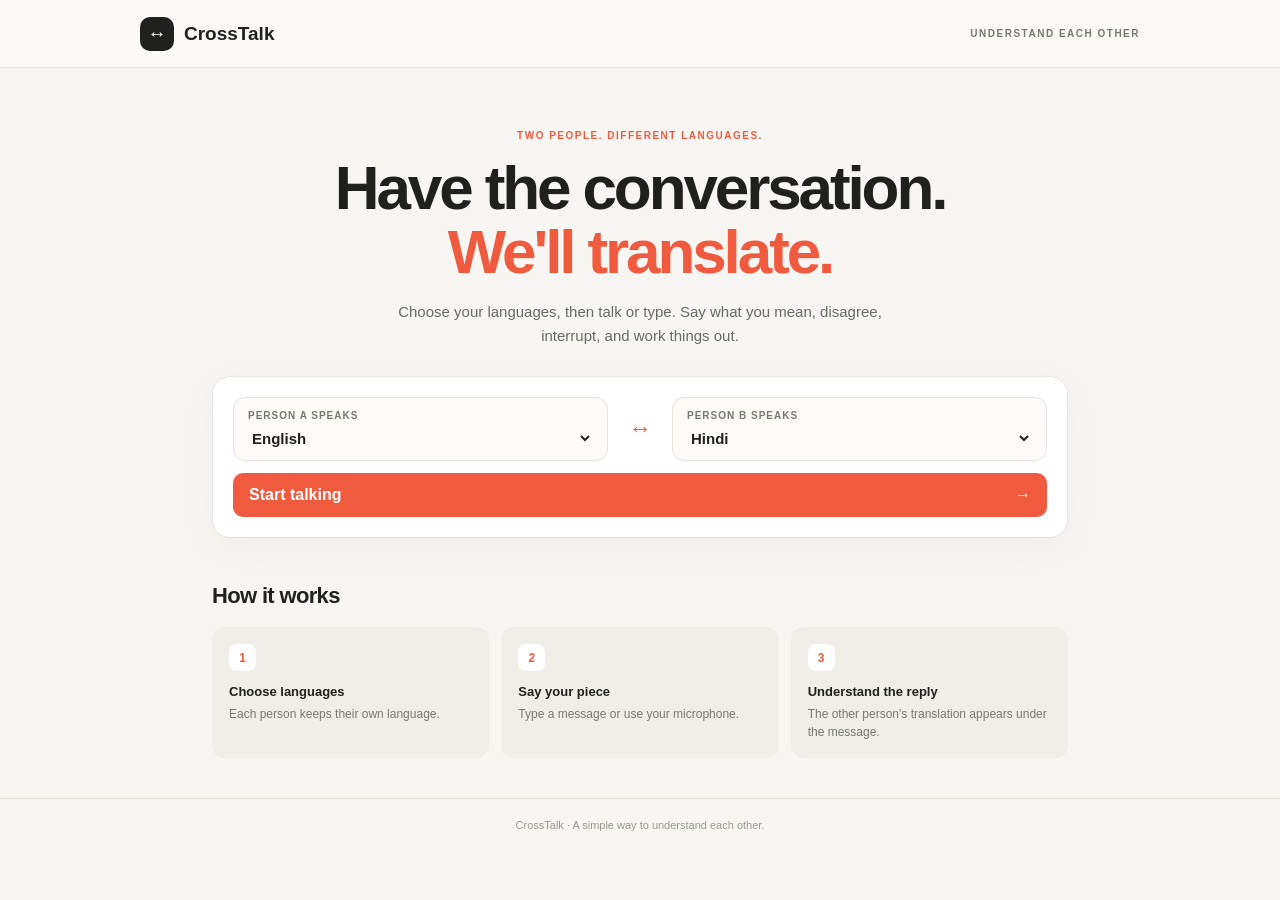
==== index.html @ 378d94ef "Simplify CrossTalk user experience" ====
<!DOCTYPE html>
<html lang="en">
<head>
  <meta charset="UTF-8">
  <meta name="viewport" content="width=device-width, initial-scale=1">
  <title>CrossTalk — Talk It Out</title>
  <link rel="stylesheet" href="assets/style.css">
</head>
<body>
  <header class="topbar">
    <a class="logo" href="#"><span class="logo-icon">↔</span> CrossTalk</a>
    <span class="tag">UNDERSTAND EACH OTHER</span>
  </header>

  <main>
    <section class="intro">
      <p class="eyebrow">TWO PEOPLE. DIFFERENT LANGUAGES.</p>
      <h1>Have the conversation.<br><span>We'll translate.</span></h1>
      <p class="intro-copy">Choose your languages, then talk or type. Say what you mean, disagree, interrupt, and work things out.</p>
    </section>

    <section class="language-card">
      <div class="language">
        <label for="langA">PERSON A SPEAKS</label>
        <select id="langA">
          <option value="en">English</option><option value="hi">Hindi</option><option value="gu">Gujarati</option>
          <option value="es">Spanish</option><option value="fr">French</option><option value="de">German</option>
          <option value="it">Italian</option><option value="pt">Portuguese</option><option value="ja">Japanese</option><option value="ko">Korean</option>
        </select>
      </div>
      <div class="swap">↔</div>
      <div class="language">
        <label for="langB">PERSON B SPEAKS</label>
        <select id="langB">
          <option value="hi">Hindi</option><option value="en">English</option><option value="gu">Gujarati</option>
          <option value="es">Spanish</option><option value="fr">French</option><option value="de">German</option>
          <option value="it">Italian</option><option value="pt">Portuguese</option><option value="ja">Japanese</option><option value="ko">Korean</option>
        </select>
      </div>
      <button id="startBtn" class="primary start">Start talking <span>→</span></button>
    </section>

    <section id="chat" class="chat hidden">
      <div class="chat-top">
        <div><span class="live-dot"></span><strong>Conversation</strong><small id="languageSummary">English ↔ Hindi</small></div>
        <button id="resetBtn" class="quiet">Start over</button>
      </div>

      <div id="messages" class="messages">
        <div class="welcome">
          <div class="welcome-icon">💬</div>
          <h2>What do you need to say?</h2>
          <p>Pick who is speaking below. Your message and its translation will appear here.</p>
        </div>
      </div>

      <div class="composer">
        <label class="speaker-picker"><span>WHO'S SPEAKING?</span>
          <select id="speaker"><option value="a">Person A</option><option value="b">Person B</option></select>
        </label>
        <textarea id="messageInput" rows="2" placeholder="Type your message in your language…"></textarea>
        <div class="composer-buttons">
          <button id="micBtn" class="icon-btn" title="Speak your message">🎙 <span>Speak</span></button>
          <button id="interruptBtn" class="interrupt">⚡ Interrupt</button>
          <button id="sendBtn" class="primary send">Send ↗</button>
        </div>
      </div>
      <p class="help">Tip: Choose Person A or Person B before each message. Use Interrupt when you want to cut in.</p>
    </section>

    <section class="how">
      <h2>How it works</h2>
      <div class="steps">
        <div><b>1</b><strong>Choose languages</strong><p>Each person keeps their own language.</p></div>
        <div><b>2</b><strong>Say your piece</strong><p>Type a message or use your microphone.</p></div>
        <div><b>3</b><strong>Understand the reply</strong><p>The other person's translation appears under the message.</p></div>
      </div>
    </section>
  </main>
  <footer>CrossTalk · A simple way to understand each other.</footer>
  <script src="assets/app.js"></script>
</body>
</html>
---- assets/style.css ----
:root{--bg:#f7f6f2;--paper:#fff;--ink:#20211f;--muted:#777971;--line:#e6e4dc;--orange:#f05b3f;--lav:#eeeafd;--green:#43895c}
*{box-sizing:border-box}body{margin:0;background:var(--bg);color:var(--ink);font-family:Inter,"Segoe UI",Arial,sans-serif}button,select,textarea{font:inherit}.topbar{height:68px;padding:0 max(22px,calc((100% - 1000px)/2));display:flex;justify-content:space-between;align-items:center;border-bottom:1px solid var(--line);background:#fbfaf7}.logo{display:flex;align-items:center;gap:10px;color:var(--ink);text-decoration:none;font-weight:800;font-size:19px}.logo-icon{width:34px;height:34px;border-radius:10px;background:var(--ink);color:white;display:grid;place-items:center}.tag,.eyebrow{font-size:10px;letter-spacing:.15em;font-weight:800;color:var(--muted)}main{max-width:900px;margin:0 auto;padding:52px 22px 40px}.intro{text-align:center;margin:0 auto 28px;max-width:650px}.eyebrow{color:var(--orange)}h1{font-size:clamp(38px,6vw,62px);line-height:1.04;letter-spacing:-.05em;margin:15px 0}h1 span{color:var(--orange)}.intro-copy{color:#686b64;line-height:1.6;max-width:530px;margin:0 auto;font-size:15px}.language-card,.chat{background:var(--paper);border:1px solid var(--line);border-radius:18px;box-shadow:0 10px 35px #24231a0a}.language-card{padding:20px;display:grid;grid-template-columns:1fr 40px 1fr;gap:12px;align-items:center}.language{padding:12px 14px;border:1px solid var(--line);border-radius:12px;background:#fcfbf8}.language label,.speaker-picker span{display:block;font-size:10px;font-weight:800;letter-spacing:.1em;color:var(--muted);margin-bottom:8px}.language select,.speaker-picker select{border:0;background:transparent;color:var(--ink);width:100%;outline:0;font-size:15px;font-weight:700}.swap{text-align:center;color:var(--orange);font-size:23px}.primary{border:0;border-radius:10px;background:var(--orange);color:white;font-weight:800;cursor:pointer;padding:13px 16px;transition:transform .15s}.primary:hover{transform:translateY(-1px)}.start{grid-column:1/-1;display:flex;justify-content:space-between;align-items:center}.hidden{display:none!important}.chat{margin-top:22px;overflow:hidden}.chat-top{padding:16px 20px;border-bottom:1px solid var(--line);display:flex;align-items:center;justify-content:space-between}.chat-top strong{font-size:15px}.chat-top small{display:block;color:var(--muted);font-size:11px;margin:5px 0 0 14px}.live-dot{display:inline-block;width:7px;height:7px;border-radius:50%;background:var(--green);margin-right:7px}.quiet,.text-btn{background:transparent;border:0;color:var(--muted);font-size:12px;font-weight:700;cursor:pointer}.messages{padding:20px;min-height:260px;max-height:480px;overflow-y:auto}.welcome{text-align:center;padding:42px 15px;color:var(--muted)}.welcome-icon{font-size:27px}.welcome h2{font-size:18px;color:var(--ink);margin:12px 0 7px}.welcome p{font-size:13px;line-height:1.5;max-width:360px;margin:auto}.message{display:flex;margin:0 0 18px}.message.b{justify-content:flex-end}.message-content{max-width:84%}.message-meta{font-size:11px;color:var(--muted);margin:0 4px 6px}.message.b .message-meta{text-align:right}.bubble{background:#f0eee8;border-radius:14px 14px 14px 4px;padding:12px 14px;line-height:1.5;font-size:14px;overflow-wrap:anywhere}.message.b .bubble{background:var(--lav);border-radius:14px 14px 4px 14px}.message.interrupted .bubble{border:2px solid var(--orange)}.translation{font-size:12px;color:#6f716a;margin:7px 4px 0;line-height:1.5}.translation strong{font-size:10px;letter-spacing:.05em;text-transform:uppercase;display:block;margin-bottom:3px;color:#99988f}.composer{border-top:1px solid var(--line);padding:15px;display:grid;grid-template-columns:135px 1fr;gap:10px}.speaker-picker{padding:9px 10px;border:1px solid var(--line);border-radius:10px;align-self:start}.speaker-picker select{font-size:13px}.composer textarea{width:100%;resize:vertical;min-height:55px;border:1px solid var(--line);border-radius:10px;padding:12px;outline-color:#f3a08e;font-size:14px;line-height:1.45}.composer-buttons{grid-column:1/-1;display:flex;gap:8px}.composer-buttons button{flex:1}.icon-btn,.interrupt{border:1px solid var(--line);border-radius:10px;background:#faf9f5;cursor:pointer;padding:11px;font-weight:700}.icon-btn span{font-size:12px}.interrupt{background:#fff6dc;border-color:#f0df9d}.send{min-width:100px}.help{margin:0;padding:0 18px 15px;color:#99988f;font-size:11px}.how{margin:45px 0 0}.how h2{font-size:22px;letter-spacing:-.03em}.steps{display:grid;grid-template-columns:repeat(3,1fr);gap:12px;margin-top:17px}.steps>div{padding:17px;background:#efeee8;border-radius:13px}.steps b{display:grid;place-items:center;background:white;border-radius:8px;width:27px;height:27px;color:var(--orange);font-size:12px}.steps strong{display:block;margin:13px 0 6px;font-size:13px}.steps p{font-size:12px;line-height:1.5;color:var(--muted);margin:0}footer{text-align:center;padding:20px;color:#98988f;font-size:11px;border-top:1px solid var(--line)}@media(max-width:600px){main{padding:38px 14px}.tag{font-size:8px}.language-card{grid-template-columns:1fr 24px 1fr;padding:12px;gap:6px}.language{padding:10px 8px}.language select{font-size:13px}.composer{grid-template-columns:1fr}.composer textarea{grid-row:2}.speaker-picker{grid-row:1}.composer-buttons{grid-column:1}.steps{grid-template-columns:1fr}.message-content{max-width:94%}}
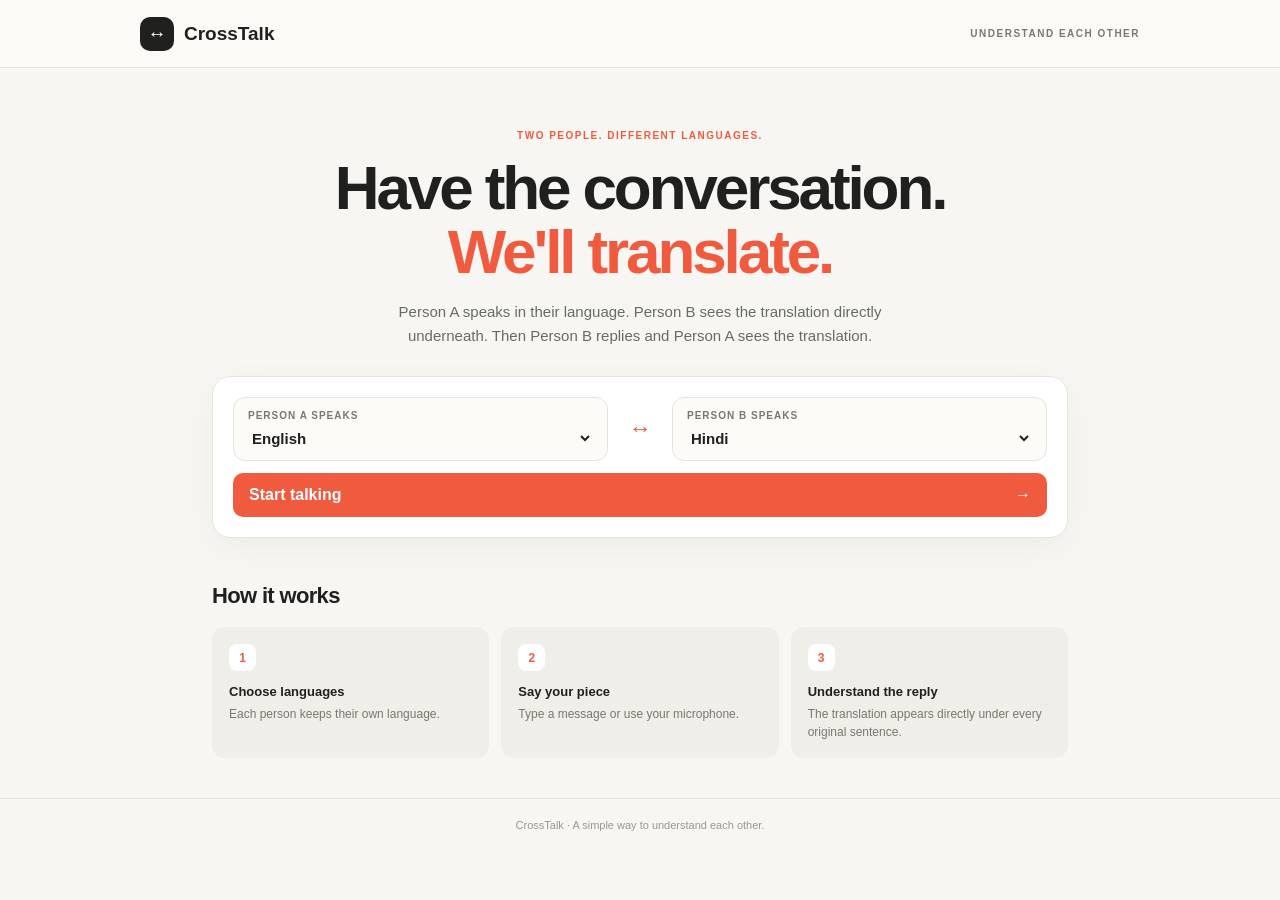
==== commit 220b6239: "Update CrossTalk two-way translation" ====
--- a/index.html
+++ b/index.html
@@ -16,7 +16,7 @@
     <section class="intro">
       <p class="eyebrow">TWO PEOPLE. DIFFERENT LANGUAGES.</p>
       <h1>Have the conversation.<br><span>We'll translate.</span></h1>
-      <p class="intro-copy">Choose your languages, then talk or type. Say what you mean, disagree, interrupt, and work things out.</p>
+      <p class="intro-copy">Person A speaks in their language. Person B sees the translation directly underneath. Then Person B replies and Person A sees the translation.</p>
     </section>
 
     <section class="language-card">
@@ -50,7 +50,7 @@
         <div class="welcome">
           <div class="welcome-icon">💬</div>
           <h2>What do you need to say?</h2>
-          <p>Pick who is speaking below. Your message and its translation will appear here.</p>
+          <p>Person A sends a message, then Person B replies. Every message is translated directly underneath.</p>
         </div>
       </div>
 
@@ -73,7 +73,7 @@
       <div class="steps">
         <div><b>1</b><strong>Choose languages</strong><p>Each person keeps their own language.</p></div>
         <div><b>2</b><strong>Say your piece</strong><p>Type a message or use your microphone.</p></div>
-        <div><b>3</b><strong>Understand the reply</strong><p>The other person's translation appears under the message.</p></div>
+        <div><b>3</b><strong>Understand the reply</strong><p>The translation appears directly under every original sentence.</p></div>
       </div>
     </section>
   </main>
--- a/assets/style.css
+++ b/assets/style.css
@@ -1,2 +1,22 @@
 :root{--bg:#f7f6f2;--paper:#fff;--ink:#20211f;--muted:#777971;--line:#e6e4dc;--orange:#f05b3f;--lav:#eeeafd;--green:#43895c}
 *{box-sizing:border-box}body{margin:0;background:var(--bg);color:var(--ink);font-family:Inter,"Segoe UI",Arial,sans-serif}button,select,textarea{font:inherit}.topbar{height:68px;padding:0 max(22px,calc((100% - 1000px)/2));display:flex;justify-content:space-between;align-items:center;border-bottom:1px solid var(--line);background:#fbfaf7}.logo{display:flex;align-items:center;gap:10px;color:var(--ink);text-decoration:none;font-weight:800;font-size:19px}.logo-icon{width:34px;height:34px;border-radius:10px;background:var(--ink);color:white;display:grid;place-items:center}.tag,.eyebrow{font-size:10px;letter-spacing:.15em;font-weight:800;color:var(--muted)}main{max-width:900px;margin:0 auto;padding:52px 22px 40px}.intro{text-align:center;margin:0 auto 28px;max-width:650px}.eyebrow{color:var(--orange)}h1{font-size:clamp(38px,6vw,62px);line-height:1.04;letter-spacing:-.05em;margin:15px 0}h1 span{color:var(--orange)}.intro-copy{color:#686b64;line-height:1.6;max-width:530px;margin:0 auto;font-size:15px}.language-card,.chat{background:var(--paper);border:1px solid var(--line);border-radius:18px;box-shadow:0 10px 35px #24231a0a}.language-card{padding:20px;display:grid;grid-template-columns:1fr 40px 1fr;gap:12px;align-items:center}.language{padding:12px 14px;border:1px solid var(--line);border-radius:12px;background:#fcfbf8}.language label,.speaker-picker span{display:block;font-size:10px;font-weight:800;letter-spacing:.1em;color:var(--muted);margin-bottom:8px}.language select,.speaker-picker select{border:0;background:transparent;color:var(--ink);width:100%;outline:0;font-size:15px;font-weight:700}.swap{text-align:center;color:var(--orange);font-size:23px}.primary{border:0;border-radius:10px;background:var(--orange);color:white;font-weight:800;cursor:pointer;padding:13px 16px;transition:transform .15s}.primary:hover{transform:translateY(-1px)}.start{grid-column:1/-1;display:flex;justify-content:space-between;align-items:center}.hidden{display:none!important}.chat{margin-top:22px;overflow:hidden}.chat-top{padding:16px 20px;border-bottom:1px solid var(--line);display:flex;align-items:center;justify-content:space-between}.chat-top strong{font-size:15px}.chat-top small{display:block;color:var(--muted);font-size:11px;margin:5px 0 0 14px}.live-dot{display:inline-block;width:7px;height:7px;border-radius:50%;background:var(--green);margin-right:7px}.quiet,.text-btn{background:transparent;border:0;color:var(--muted);font-size:12px;font-weight:700;cursor:pointer}.messages{padding:20px;min-height:260px;max-height:480px;overflow-y:auto}.welcome{text-align:center;padding:42px 15px;color:var(--muted)}.welcome-icon{font-size:27px}.welcome h2{font-size:18px;color:var(--ink);margin:12px 0 7px}.welcome p{font-size:13px;line-height:1.5;max-width:360px;margin:auto}.message{display:flex;margin:0 0 18px}.message.b{justify-content:flex-end}.message-content{max-width:84%}.message-meta{font-size:11px;color:var(--muted);margin:0 4px 6px}.message.b .message-meta{text-align:right}.bubble{background:#f0eee8;border-radius:14px 14px 14px 4px;padding:12px 14px;line-height:1.5;font-size:14px;overflow-wrap:anywhere}.message.b .bubble{background:var(--lav);border-radius:14px 14px 4px 14px}.message.interrupted .bubble{border:2px solid var(--orange)}.translation{font-size:12px;color:#6f716a;margin:7px 4px 0;line-height:1.5}.translation strong{font-size:10px;letter-spacing:.05em;text-transform:uppercase;display:block;margin-bottom:3px;color:#99988f}.composer{border-top:1px solid var(--line);padding:15px;display:grid;grid-template-columns:135px 1fr;gap:10px}.speaker-picker{padding:9px 10px;border:1px solid var(--line);border-radius:10px;align-self:start}.speaker-picker select{font-size:13px}.composer textarea{width:100%;resize:vertical;min-height:55px;border:1px solid var(--line);border-radius:10px;padding:12px;outline-color:#f3a08e;font-size:14px;line-height:1.45}.composer-buttons{grid-column:1/-1;display:flex;gap:8px}.composer-buttons button{flex:1}.icon-btn,.interrupt{border:1px solid var(--line);border-radius:10px;background:#faf9f5;cursor:pointer;padding:11px;font-weight:700}.icon-btn span{font-size:12px}.interrupt{background:#fff6dc;border-color:#f0df9d}.send{min-width:100px}.help{margin:0;padding:0 18px 15px;color:#99988f;font-size:11px}.how{margin:45px 0 0}.how h2{font-size:22px;letter-spacing:-.03em}.steps{display:grid;grid-template-columns:repeat(3,1fr);gap:12px;margin-top:17px}.steps>div{padding:17px;background:#efeee8;border-radius:13px}.steps b{display:grid;place-items:center;background:white;border-radius:8px;width:27px;height:27px;color:var(--orange);font-size:12px}.steps strong{display:block;margin:13px 0 6px;font-size:13px}.steps p{font-size:12px;line-height:1.5;color:var(--muted);margin:0}footer{text-align:center;padding:20px;color:#98988f;font-size:11px;border-top:1px solid var(--line)}@media(max-width:600px){main{padding:38px 14px}.tag{font-size:8px}.language-card{grid-template-columns:1fr 24px 1fr;padding:12px;gap:6px}.language{padding:10px 8px}.language select{font-size:13px}.composer{grid-template-columns:1fr}.composer textarea{grid-row:2}.speaker-picker{grid-row:1}.composer-buttons{grid-column:1}.steps{grid-template-columns:1fr}.message-content{max-width:94%}}
+
+.original-label{
+  display:block;
+  font-size:9px;
+  text-transform:uppercase;
+  letter-spacing:.08em;
+  font-weight:800;
+  color:#99988f;
+  margin-bottom:5px;
+}
+.translation{
+  padding:10px 12px;
+  border-left:3px solid #f05b3f;
+  background:#fffaf5;
+  border-radius:0 9px 9px 0;
+}
+.message.b .translation{
+  border-left-color:#7c70b5;
+  background:#faf8ff;
+}
